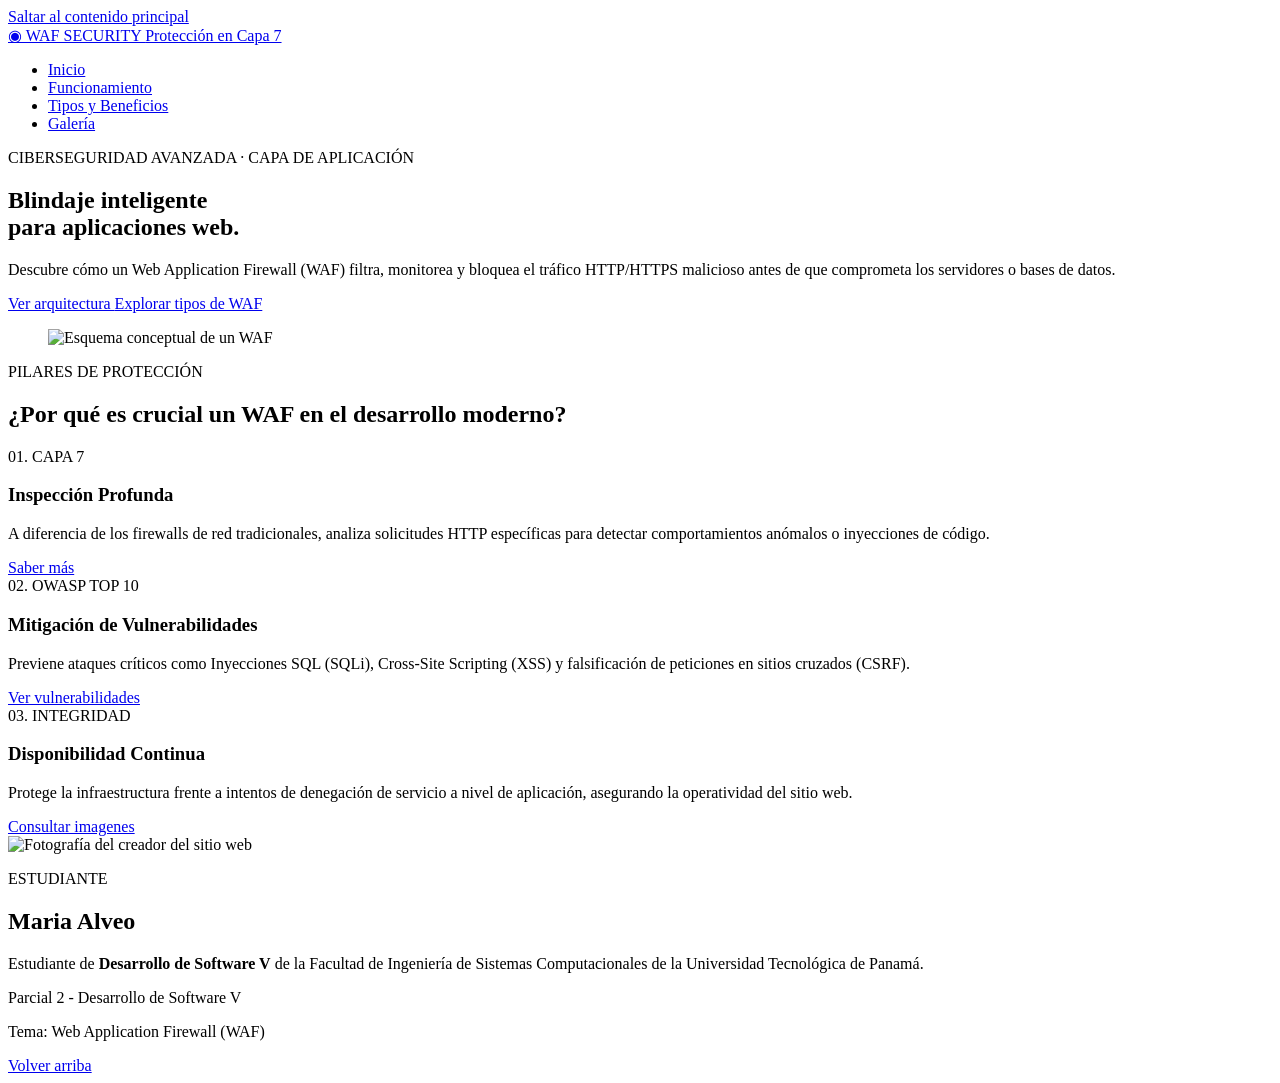
==== index.html @ e9a26c36 "Agregar los archivos HTML del sitio web" ====
<!DOCTYPE html>
<html lang="es">
<head>
    <meta charset="UTF-8">
    <meta name="viewport" content="width=device-width, initial-scale=1.0">
    <meta name="description" content="Sitio web informativo sobre Web Application Firewall (WAF): arquitectura, tipos, mitigación de amenazas y seguridad web.">
    <link rel="stylesheet" href="css/style.css">
    <title>Inicio | Web Application Firewall (WAF)</title>
</head>
<body>
    <a class="skip-link" href="#contenido">Saltar al contenido principal</a>
    <header class="site-header">
        <div class="container header-layout">
            <a class="brand" href="index.html">
                <span class="brand-icon" aria-hidden="true">◉</span> WAF SECURITY
                <span class="brand-subtitle">Protección en Capa 7</span>
            </a>
            <nav aria-label="Navegación principal">
                <ul class="nav-list">
    <li><a href="index.html">Inicio</a></li>
    <li><a href="funcionamiento.html">Funcionamiento</a></li>
    <li><a href="beneficios.html">Tipos y Beneficios</a></li>
    <li><a href="galeria.html">Galería</a></li>
</ul>
            </nav>
        </div>
    </header>

    <main id="contenido" class="container" tabindex="-1">
        <section class="hero" aria-labelledby="hero-title">
            <div class="hero-copy">
                <p class="eyebrow">CIBERSEGURIDAD AVANZADA · CAPA DE APLICACIÓN</p>
                <h1 id="hero-title">Blindaje inteligente<br><span>para aplicaciones web.</span></h1>
                <p class="lead">Descubre cómo un Web Application Firewall (WAF) filtra, monitorea y bloquea el tráfico HTTP/HTTPS malicioso antes de que comprometa los servidores o bases de datos.</p>
                
                <div class="actions">
                    <a class="button" href="funcionamiento.html">Ver arquitectura <span aria-hidden="true"></span></a>
                    <a class="text-link" href="beneficios.html">Explorar tipos de WAF</a>
                </div>
            </div>
            
            <figure class="hero-image">
                <img src="IMG/esquema.jpg" width="604" height="340" alt="Esquema conceptual de un WAF" loading="lazy">
            </figure>
        </section>

        <section class="section" aria-labelledby="features-title">
            <div class="section-heading">
                <p class="eyebrow">PILARES DE PROTECCIÓN</p>
                <h2 id="features-title">¿Por qué es crucial un WAF en el desarrollo moderno?</h2>
            </div>
            
            <div class="card-list">
                <article class="card">
                    <span class="card-number">01. CAPA 7</span>
                    <h3>Inspección Profunda</h3>
                    <p>A diferencia de los firewalls de red tradicionales, analiza solicitudes HTTP específicas para detectar comportamientos anómalos o inyecciones de código.</p>
                    <a class="text-link" href="funcionamiento.html">Saber más</a>
                </article>
                
                <article class="card">
                    <span class="card-number">02. OWASP TOP 10</span>
                    <h3>Mitigación de Vulnerabilidades</h3>
                    <p>Previene ataques críticos como Inyecciones SQL (SQLi), Cross-Site Scripting (XSS) y falsificación de peticiones en sitios cruzados (CSRF).</p>
                    <a class="text-link" href="beneficios.html">Ver vulnerabilidades</a>
                </article>
                
                <article class="card">
                    <span class="card-number">03. INTEGRIDAD</span>
                    <h3>Disponibilidad Continua</h3>
                    <p>Protege la infraestructura frente a intentos de denegación de servicio a nivel de aplicación, asegurando la operatividad del sitio web.</p>
                    <a class="text-link" href="galeria.html">Consultar imagenes</a>                
                </article>
            </div>
        </section>

        <section class="section author-section" aria-labelledby="author-title">
            <div class="card author-card">
                <img class="author-photo" src="IMG/mariaA.png" width="120" height="120" alt="Fotografía del creador del sitio web">
                <div class="author-info">
                    <p class="eyebrow">ESTUDIANTE</p>
                    <h2 id="author-title">Maria Alveo</h2>
                    <p>Estudiante de <strong>Desarrollo de Software V</strong> de la Facultad de Ingeniería de Sistemas Computacionales de la Universidad Tecnológica de Panamá.</p>
                </div>
            </div>
        </section>

    </main>

    <footer class="site-footer">
        <div class="container footer-layout">
            <p>Parcial 2 - Desarrollo de Software V</p>
            <p>Tema: Web Application Firewall (WAF)</p>
            <a href="#contenido">Volver arriba</a>
        </div>
    </footer>
</body>
</html>
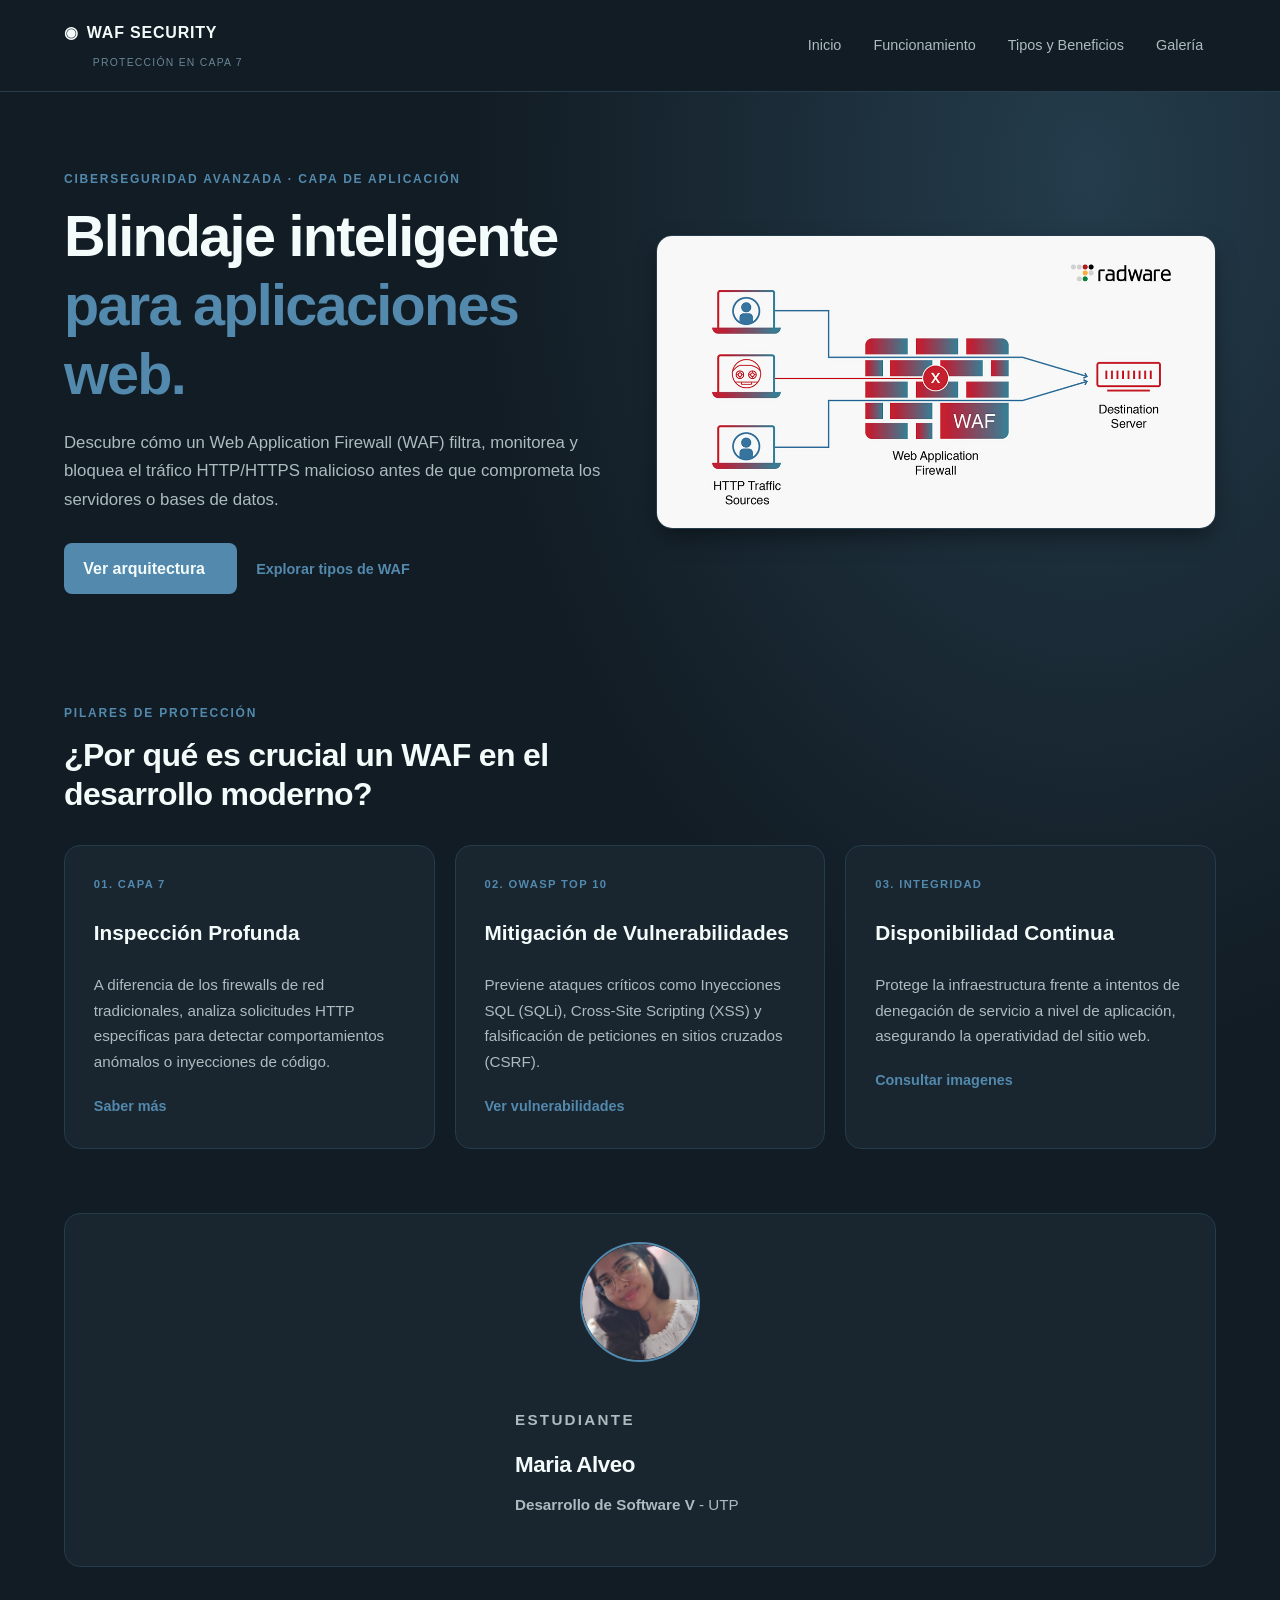
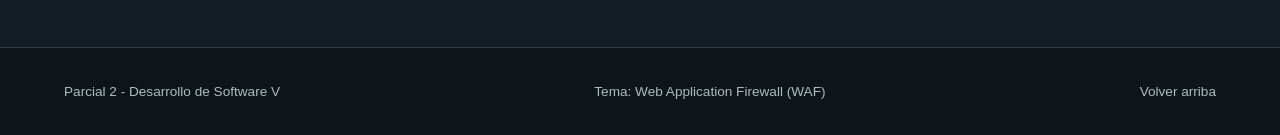
==== commit 29ebd4d6: "Actualizar archivos HTML con integración de JS" ====
--- a/index.html
+++ b/index.html
@@ -80,7 +80,7 @@
                 <div class="author-info">
                     <p class="eyebrow">ESTUDIANTE</p>
                     <h2 id="author-title">Maria Alveo</h2>
-                    <p>Estudiante de <strong>Desarrollo de Software V</strong> de la Facultad de Ingeniería de Sistemas Computacionales de la Universidad Tecnológica de Panamá.</p>
+                    <p><strong>Desarrollo de Software V</strong> - UTP</p>
                 </div>
             </div>
         </section>
@@ -94,5 +94,6 @@
             <a href="#contenido">Volver arriba</a>
         </div>
     </footer>
+    <script src="js/main.js" defer></script>
 </body>
 </html>
--- a/css/style.css
+++ b/css/style.css
@@ -0,0 +1,407 @@
+html {
+    color-scheme: dark;
+    scroll-behavior: smooth;
+}
+
+*, *::before, *::after {
+    box-sizing: border-box;
+}
+
+body {
+    margin: 0;
+    background: radial-gradient(ellipse at 85% 10%, #243C4C 0, transparent 40%), #121c24;
+    color: #F4FCFB;
+    font-family: 'Segoe UI', Tahoma, Geneva, Verdana, sans-serif;
+    line-height: 1.7;
+}
+
+h1, h2, h3, p, figure {
+    margin: 0;
+}
+
+h1, h2, h3 {
+    line-height: 1.2;
+    color: #F4FCFB;
+}
+
+h1 {
+    font-size: clamp(2.2rem, 4.5vw, 4rem);
+    font-weight: 750;
+    letter-spacing: -0.03em;
+}
+
+h2 {
+    font-size: clamp(1.5rem, 2.5vw, 2.2rem);
+    letter-spacing: -0.02em;
+}
+
+p {
+    color: #ACBCBF;
+}
+
+a {
+    color: #5289AD;
+    text-underline-offset: 0.25em;
+}
+
+a:hover {
+    color: #F4FCFB;
+}
+
+img {
+    display: block;
+    max-width: 100%;
+    height: auto;
+}
+
+.skip-link {
+    position: absolute;
+    top: 0.5rem;
+    left: 1rem;
+    transform: translateY(-200%);
+    background: #5289AD;
+    color: #F4FCFB;
+    padding: 0.75rem;
+    font-weight: bold;
+    z-index: 10;
+    border-radius: 4px;
+}
+
+.skip-link:focus {
+    transform: translateY(0);
+}
+
+.container {
+    width: min(72rem, calc(100% - 2.5rem));
+    margin-inline: auto;
+}
+
+.site-header {
+    border-bottom: 1px solid #243C4C;
+    background-color: #121c24;
+}
+
+.header-layout {
+    display: flex;
+    flex-wrap: wrap;
+    justify-content: space-between;
+    align-items: center;
+    gap: 1rem;
+    padding-block: 1.2rem;
+}
+
+.brand {
+    display: flex;
+    flex-wrap: wrap;
+    align-items: center;
+    gap: 0.5rem;
+    color: #F4FCFB;
+    font-weight: 800;
+    letter-spacing: 0.05em;
+    text-decoration: none;
+}
+
+.brand-subtitle {
+    flex-basis: 100%;
+    margin-left: 1.8rem;
+    color: #698696;
+    font-size: 0.65rem;
+    font-weight: 400;
+    letter-spacing: 0.12em;
+    text-transform: uppercase;
+}
+
+.nav-list {
+    display: flex;
+    flex-wrap: wrap;
+    gap: 0.4rem;
+    padding: 0;
+    margin: 0;
+    list-style: none;
+}
+
+.nav-list a {
+    display: block;
+    padding: 0.5rem 0.8rem;
+    border-radius: 0.4rem;
+    color: #ACBCBF;
+    text-decoration: none;
+    font-size: 0.9rem;
+    font-weight: 500;
+    transition: background 0.2s, color 0.2s;
+}
+
+.nav-list a:hover {
+    background: #243C4C;
+    color: #F4FCFB;
+}
+
+.nav-list .activo {
+    background: #5289AD;
+    color: #F4FCFB;
+}
+
+.hero {
+    display: flex;
+    flex-direction: column;
+    gap: 2rem;
+    padding-block: clamp(2.5rem, 6vw, 5rem);
+    align-items: center;
+}
+
+@media (min-width: 768px) {
+    .hero {
+        flex-direction: row;
+    }
+}
+
+.hero-copy, .hero-image {
+    flex: 1;
+    min-width: 0;
+}
+
+.hero h1 span {
+    color: #5289AD;
+}
+
+.hero-image img {
+    width: 100%;
+    border: 1px solid #243C4C;
+    border-radius: 1rem;
+    box-shadow: 0 10px 25px -5px rgba(0, 0, 0, 0.5);
+}
+
+.hero-image figcaption {
+    margin-top: 0.6rem;
+    font-size: 0.8rem;
+    color: #698696;
+    text-align: center;
+}
+
+.eyebrow {
+    color: #5289AD;
+    font-size: 0.75rem;
+    font-weight: 700;
+    letter-spacing: 0.15em;
+    margin-bottom: 0.8rem;
+    text-transform: uppercase;
+}
+
+.lead {
+    font-size: 1.05rem;
+    margin-top: 1.2rem;
+}
+
+.actions {
+    display: flex;
+    flex-wrap: wrap;
+    align-items: center;
+    gap: 1.2rem;
+    margin-top: 1.8rem;
+}
+
+.button {
+    display: inline-flex;
+    gap: 0.8rem;
+    align-items: center;
+    padding: 0.75rem 1.2rem;
+    border-radius: 0.5rem;
+    background: #5289AD;
+    color: #F4FCFB;
+    font-weight: 700;
+    text-decoration: none;
+    transition: background 0.2s;
+}
+
+.button:hover {
+    background: #698696;
+    color: #F4FCFB;
+}
+
+.text-link {
+    font-size: 0.9rem;
+    font-weight: 600;
+    text-decoration: none;
+}
+
+.section {
+    padding-block: clamp(1rem, 2.5vw, 2rem);
+}
+
+.section-heading {
+    max-width: 40rem;
+    margin-bottom: 2rem;
+}
+
+.card-list {
+    display: flex;
+    flex-wrap: wrap;
+    gap: 1.25rem;
+}
+
+.card {
+    flex: 1 1 18rem;
+    min-width: 0;
+    padding: 1.8rem;
+    border: 1px solid #243C4C;
+    border-radius: 1rem;
+    background: #19252f;
+    box-shadow: none;
+    display: flex;
+    flex-direction: column;
+    justify-content: flex-start;
+}
+
+.card-number {
+    display: block;
+    font-size: 0.7rem;
+    color: #5289AD;
+    letter-spacing: 0.12em;
+    margin-bottom: 1.2rem;
+    font-weight: bold;
+}
+
+.card h3 {
+    font-size: 1.3rem;
+    color: #F4FCFB;
+    font-family: 'Segoe UI', Tahoma, Geneva, Verdana, sans-serif;
+    margin-block: 0.5rem 0.8rem;
+}
+
+.card p {
+    font-family: 'Segoe UI', Tahoma, Geneva, Verdana, sans-serif;
+    color: #ACBCBF;
+    font-size: 0.95rem;
+    margin-block: 0.8rem 1.2rem;
+    line-height: 1.7;
+}
+
+.operation-section {
+    margin-bottom: 3rem;
+}
+
+.operation-list {
+    padding-left: 1.5rem;
+    color: #ACBCBF;
+    line-height: 1.8;
+}
+
+.operation-list li {
+    margin-bottom: 0.75rem;
+}
+
+.operation-list strong {
+    color: #F4FCFB;
+}
+
+figure.card {
+    padding: 0;
+    overflow: hidden;
+    background: #19252f;
+    border: 1px solid #243C4C;
+    border-radius: 1rem;
+    box-shadow: 0 4px 6px -1px rgba(0, 0, 0, 0.3);
+}
+
+figure.card img {
+    width: 100%;
+    height: 220px;
+    object-fit: cover;
+    display: block;
+    border-bottom: 1px solid #243C4C;
+}
+
+figure.card figcaption {
+    padding: 1.5rem;
+}
+
+figure.card h2 {
+    font-size: 1.2rem;
+    color: #F4FCFB;
+    margin-top: 0.3rem;
+}
+
+figure.card p {
+    font-size: 0.9rem;
+    margin-top: 0.5rem;
+    color: #ACBCBF;
+}
+
+.site-footer {
+    border-top: 1px solid #243C4C;
+    background-color: #0d141a;
+    padding-block: 2rem;
+    margin-top: 3rem;
+}
+
+.footer-layout {
+    display: flex;
+    flex-wrap: wrap;
+    justify-content: space-between;
+    align-items: center;
+    gap: 1rem;
+    font-size: 0.85rem;
+    color: #698696;
+}
+
+.footer-layout a {
+    color: #ACBCBF;
+    text-decoration: none;
+}
+
+.footer-layout a:hover {
+    color: #5289AD;
+}
+.author-card {
+    display: flex;
+    flex-wrap: wrap;
+    gap: 2rem;
+    align-items: center;
+}
+
+.author-photo {
+    border-radius: 50%;
+    object-fit: cover;
+    border: 2px solid #5289AD;
+}
+
+.author-info {
+    flex: 1;
+    min-width: 250px;
+}
+
+.author-info h2 {
+    font-size: 1.4rem;
+    margin-bottom: 0.5rem;
+}
+
+.author-note {
+    font-size: 0.85rem;
+    margin-top: 0.75rem;
+    color: #698696;
+}
+
+.tip-card {
+    display: flex;
+    flex-direction: column;
+    align-items: flex-start;
+}
+
+.tip-description {
+    margin-bottom: 1.2rem;
+}
+
+.tip-box {
+    margin-top: 1rem;
+    padding: 1rem;
+    border-radius: 0.5rem;
+    background-color: #121c24;
+    border: 1px solid #243C4C;
+    color: #ACBCBF;
+    font-size: 0.95rem;
+    width: 100%;
+}
+
+.tip-box strong {
+    color: #F4FCFB;
+}
